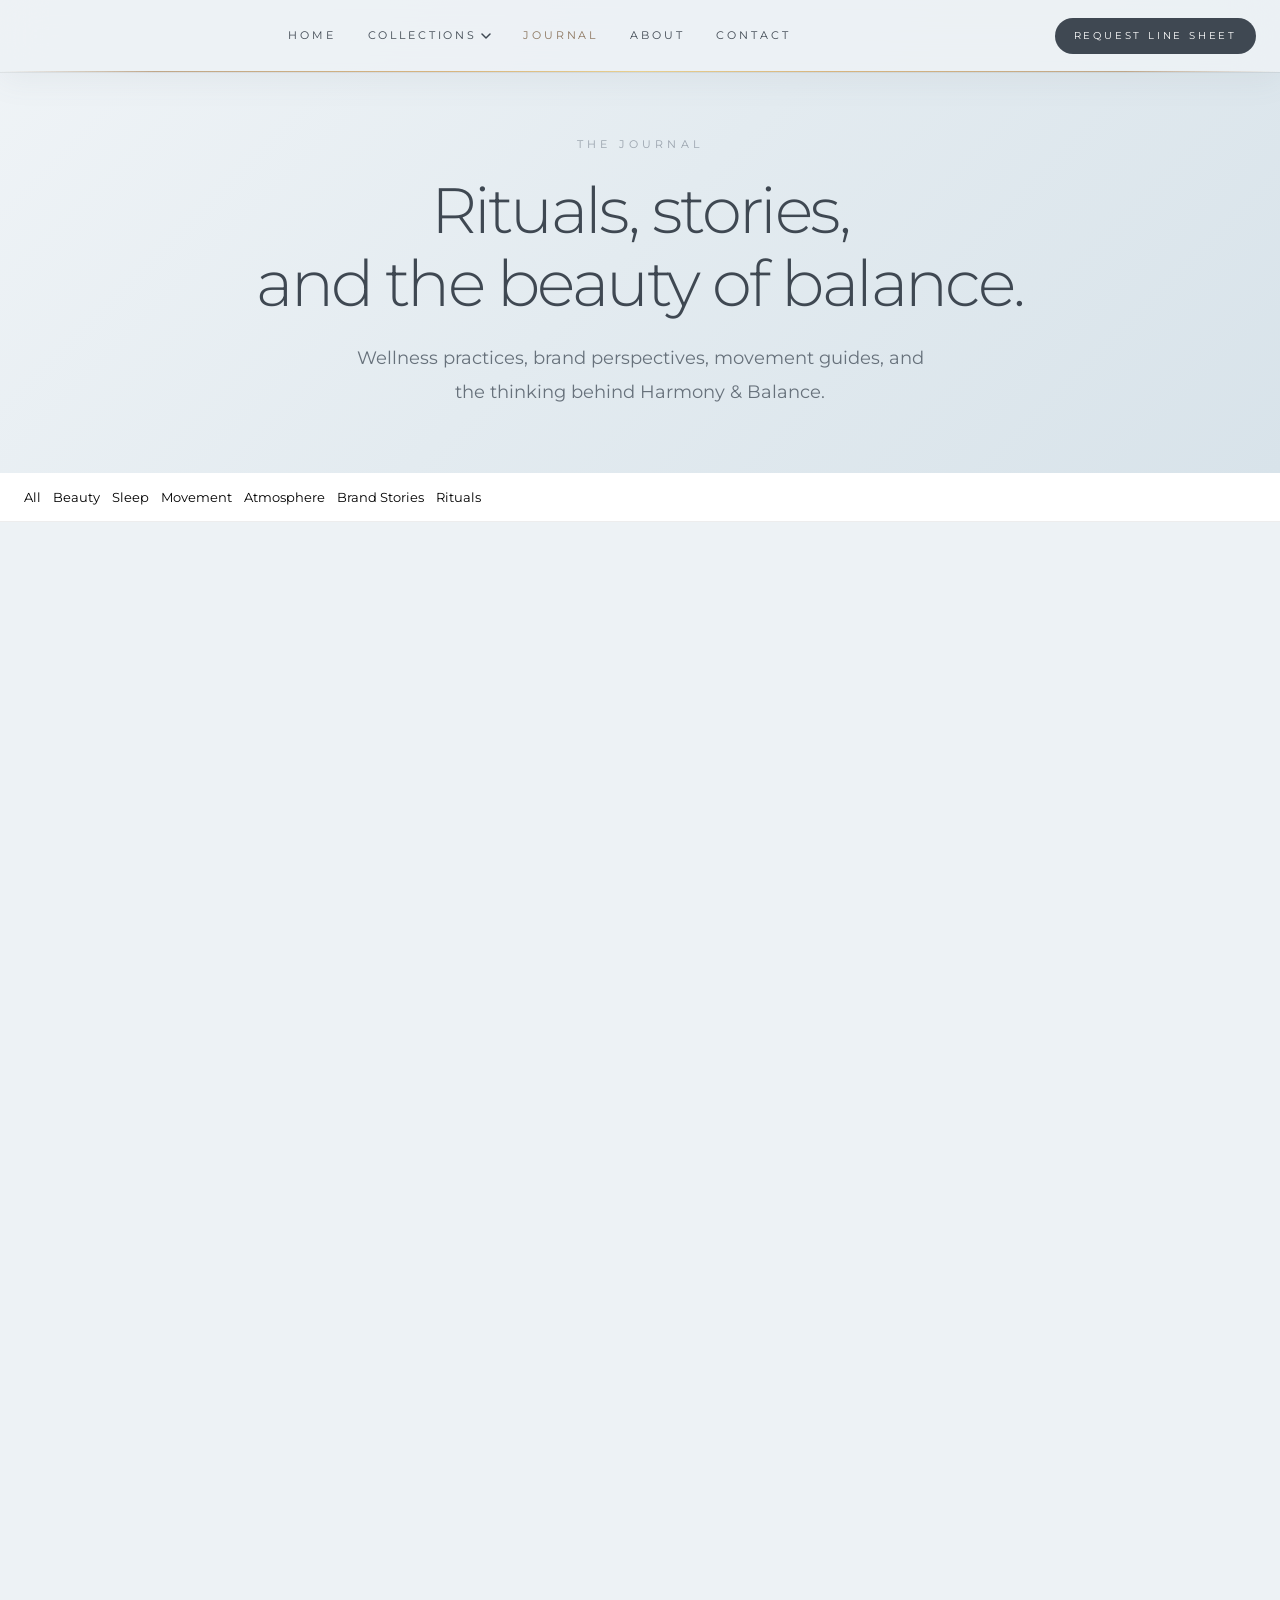
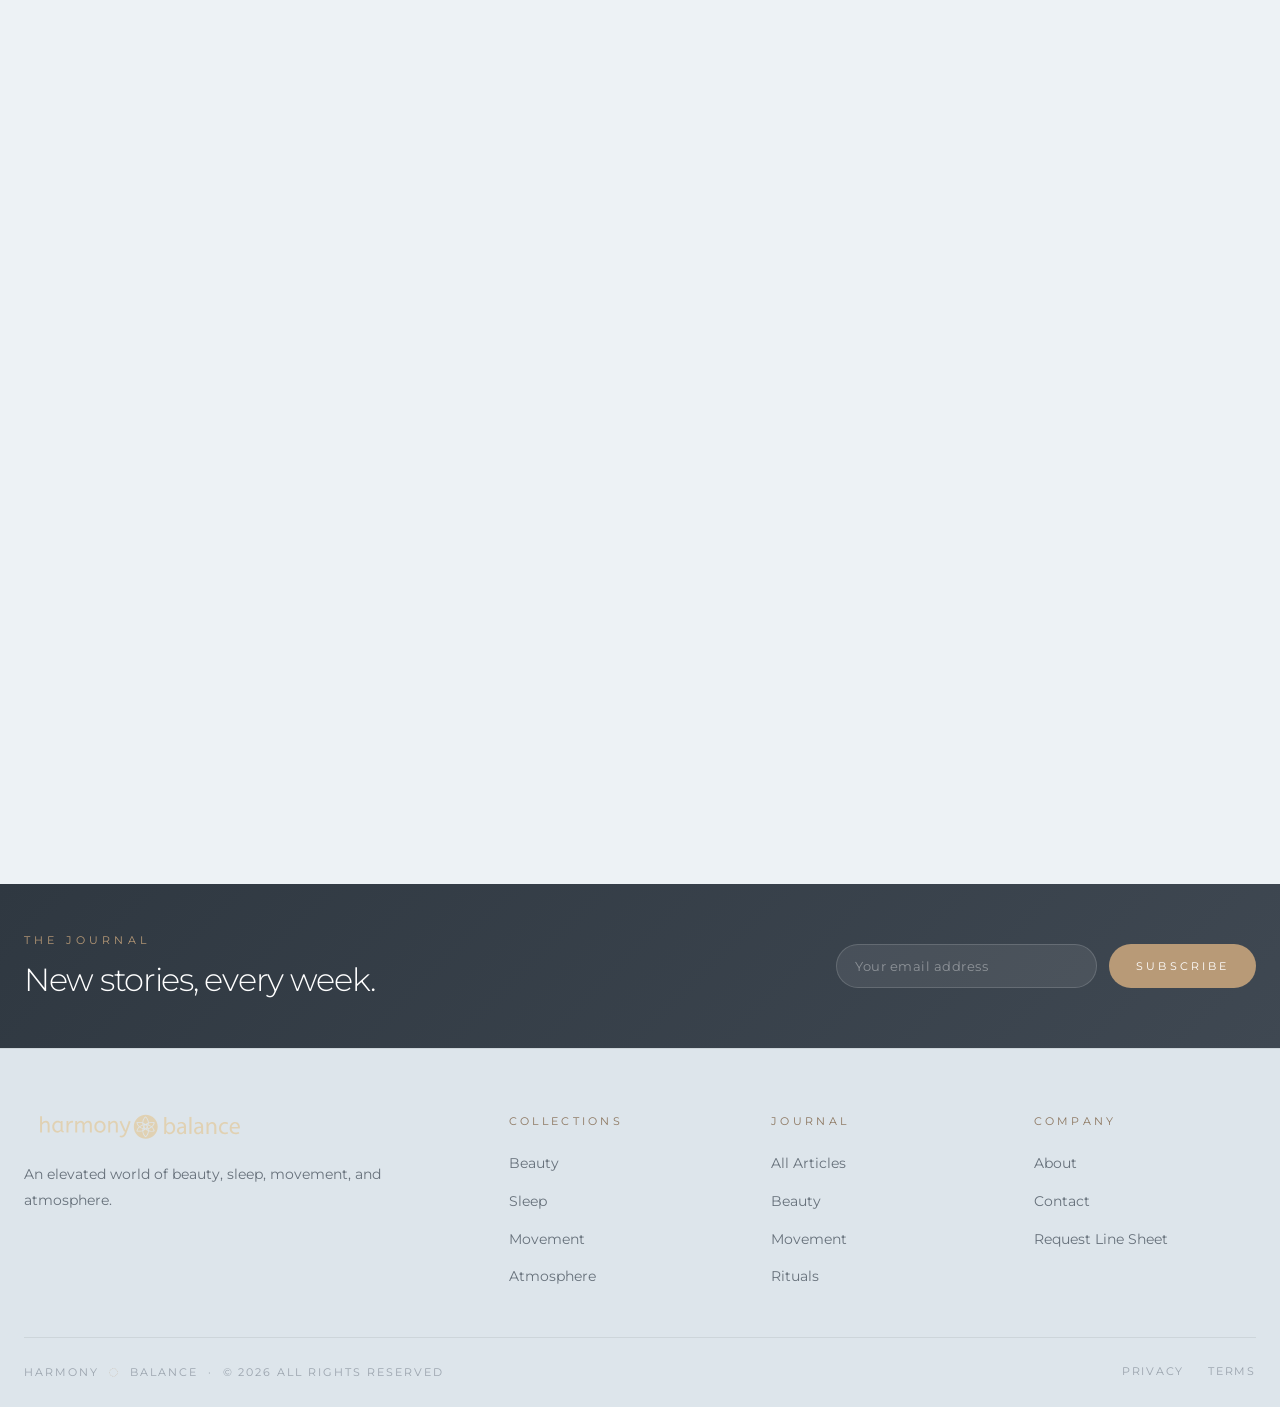
==== pages/blog/index.html @ cca8c510 "Add files via upload" ====
<!DOCTYPE html>
<html lang="en">
<head>
  <meta charset="UTF-8" />
  <meta name="viewport" content="width=device-width, initial-scale=1.0" />
  <title>The Journal — Harmony & Balance</title>
  <meta name="description" content="Wellness rituals, beauty insights, movement practices. The Harmony & Balance Journal." />

  <link rel="preconnect" href="https://fonts.googleapis.com" />
  <link rel="preconnect" href="https://fonts.gstatic.com" crossorigin />
  <link href="https://fonts.googleapis.com/css2?family=Montserrat:wght@200;300;400;500&display=swap" rel="stylesheet" />

  <link rel="stylesheet" href="../../css/global.css" />
  <link rel="stylesheet" href="../../css/header.css" />
  <link rel="stylesheet" href="../../css/blog.css" />
  <link rel="stylesheet" href="../../css/footer.css" />
</head>
<body>

<div id="scroll-progress"></div>

<!-- ════ HEADER ════ -->
<header id="site-header" class="is-scrolled">
  <div class="header__inner">
    <a href="../../index.html" class="header__logo" aria-label="Harmony & Balance home">
      <img src="../../images/h_n_b_logo.svg" alt="Harmony & Balance" />
    </a>
    <nav class="header__nav" aria-label="Main navigation">
      <ul class="nav__list">
        <li class="nav__item"><a href="../../index.html" class="nav__link">Home</a></li>
        <li class="nav__item">
          <a href="#" class="nav__link">
            Collections
            <svg class="nav__caret" viewBox="0 0 10 6" fill="none" stroke="currentColor" stroke-width="1.5" stroke-linecap="round" stroke-linejoin="round"><path d="M1 1l4 4 4-4"/></svg>
          </a>
          <div class="nav__dropdown">
            <a href="../beauty.html"     class="nav__dropdown-link"><span class="nav__dropdown-icon">✨</span> Beauty</a>
            <a href="../sleep.html"      class="nav__dropdown-link"><span class="nav__dropdown-icon">🌙</span> Sleep</a>
            <a href="../movement.html"   class="nav__dropdown-link"><span class="nav__dropdown-icon">🧘</span> Movement</a>
            <a href="../atmosphere.html" class="nav__dropdown-link"><span class="nav__dropdown-icon">🌿</span> Atmosphere</a>
          </div>
        </li>
        <li class="nav__item"><a href="index.html" class="nav__link is-active">Journal</a></li>
        <li class="nav__item"><a href="../../index.html#about" class="nav__link">About</a></li>
        <li class="nav__item"><a href="../../index.html#contact" class="nav__link">Contact</a></li>
      </ul>
    </nav>
    <div class="header__actions">
      <a href="../../index.html#contact" class="btn btn--dark">Request Line Sheet</a>
      <button class="header__hamburger" id="hamburger" aria-label="Toggle menu" aria-expanded="false">
        <span class="hamburger__bar"></span>
        <span class="hamburger__bar"></span>
        <span class="hamburger__bar"></span>
      </button>
    </div>
  </div>
</header>

<!-- Mobile menu -->
<nav id="mobile-menu" aria-label="Mobile navigation">
  <ul class="mobile-nav__list">
    <li><a href="../../index.html" class="mobile-nav__link">Home</a></li>
    <li>
      <button class="mobile-nav__link mobile-nav__toggle" data-sub="mobile-sub-collections" aria-expanded="false">
        Collections <svg width="14" height="14" viewBox="0 0 10 6" fill="none" stroke="currentColor" stroke-width="1.5" stroke-linecap="round" stroke-linejoin="round"><path d="M1 1l4 4 4-4"/></svg>
      </button>
      <div id="mobile-sub-collections" class="mobile-nav__sub">
        <a href="../beauty.html"     class="mobile-nav__sub-link">✨ Beauty</a>
        <a href="../sleep.html"      class="mobile-nav__sub-link">🌙 Sleep</a>
        <a href="../movement.html"   class="mobile-nav__sub-link">🧘 Movement</a>
        <a href="../atmosphere.html" class="mobile-nav__sub-link">🌿 Atmosphere</a>
      </div>
    </li>
    <li><a href="index.html"              class="mobile-nav__link">Journal</a></li>
    <li><a href="../../index.html#about"  class="mobile-nav__link">About</a></li>
    <li><a href="../../index.html#contact" class="mobile-nav__link">Contact</a></li>
  </ul>
  <div class="mobile-nav__footer">
    <a href="../../index.html#contact" class="btn btn--dark" style="width:100%;justify-content:center;">Request Line Sheet</a>
  </div>
</nav>


<!-- ════ BLOG HERO ════ -->
<div class="blog-hero">
  <div class="blog-hero__inner">
    <span class="eyebrow eyebrow--muted">The Journal</span>
    <h1>Rituals, stories,<br>and the beauty of balance.</h1>
    <p>Wellness practices, brand perspectives, movement guides, and the thinking behind Harmony & Balance.</p>
  </div>
</div>


<!-- ════ FILTER BAR ════ -->
<div class="blog-filters">
  <div class="blog-filters__inner">
    <button class="filter-btn is-active">All</button>
    <button class="filter-btn">Beauty</button>
    <button class="filter-btn">Sleep</button>
    <button class="filter-btn">Movement</button>
    <button class="filter-btn">Atmosphere</button>
    <button class="filter-btn">Brand Stories</button>
    <button class="filter-btn">Rituals</button>
  </div>
</div>


<!-- ════ BLOG LISTING ════ -->
<section class="blog-listing section">
  <div class="container">

    <!-- Featured post -->
    <article class="blog-featured reveal">
      <div class="blog-featured__image">
        <img src="../../images/FACE-DEVICES.png" alt="The two-minute ritual" />
      </div>
      <div class="blog-featured__content">
        <span class="blog-featured__tag badge badge--gold">Featured</span>
        <h2>The Two-Minute Ritual: Why Small Acts of Beauty Change Everything</h2>
        <p>You don't need an hour. You need two minutes, the right tool, and the intention to show up for yourself. Here's why consistency always beats duration when it comes to meaningful beauty routines.</p>
        <div class="blog-featured__meta">
          <span>Beauty</span>
          <span>·</span>
          <span>March 2026</span>
          <span>·</span>
          <span>4 min read</span>
        </div>
        <div class="btn-row" style="margin-top:var(--space-8);">
          <a href="post-template.html" class="btn btn--dark">Read Article</a>
        </div>
      </div>
    </article>

    <!-- Blog card grid -->
    <div class="blog-grid">

      <article class="blog-card reveal reveal--delay-1">
        <div class="blog-card__image">
          <img src="../../images/SOUND-MACHINE.png" alt="Sleep rituals" />
        </div>
        <div class="blog-card__body">
          <span class="blog-card__tag badge badge--gold">Sleep</span>
          <h3 class="blog-card__title">How Sound Shapes the Quality of Your Rest</h3>
          <p class="blog-card__excerpt">The science of auditory environments for sleep—and how the right sound ritual can transform even the most restless night into genuine recovery.</p>
          <div class="blog-card__meta">
            <span>Sleep</span>
            <span>·</span>
            <span>3 min read</span>
          </div>
        </div>
      </article>

      <article class="blog-card reveal reveal--delay-2">
        <div class="blog-card__image">
          <img src="../../images/yoga-wheel.jpeg" alt="Yoga wheel practice" />
        </div>
        <div class="blog-card__body">
          <span class="blog-card__tag badge badge--gold">Movement</span>
          <h3 class="blog-card__title">The Yoga Wheel: A Beginner's Guide to Opening the Body</h3>
          <p class="blog-card__excerpt">Whether you're new to yoga or returning after a long break, the yoga wheel is one of the most effective tools for spinal release, hip flexibility, and nervous system calm.</p>
          <div class="blog-card__meta">
            <span>Movement</span>
            <span>·</span>
            <span>5 min read</span>
          </div>
        </div>
      </article>

      <article class="blog-card reveal reveal--delay-3">
        <div class="blog-card__image">
          <img src="../../images/DIFFUSER.png" alt="Scent and mood" />
        </div>
        <div class="blog-card__body">
          <span class="blog-card__tag badge badge--gold">Atmosphere</span>
          <h3 class="blog-card__title">Scent as Ritual: How Fragrance Anchors Your Day</h3>
          <p class="blog-card__excerpt">Fragrance is the fastest route to emotional memory. Here's how to use scent as a daily cue that signals your body: now is the time to begin, or to rest.</p>
          <div class="blog-card__meta">
            <span>Atmosphere</span>
            <span>·</span>
            <span>4 min read</span>
          </div>
        </div>
      </article>

      <article class="blog-card reveal reveal--delay-1">
        <div class="blog-card__image">
          <img src="../../images/MIRRORS.jpeg" alt="Mirror ritual" />
        </div>
        <div class="blog-card__body">
          <span class="blog-card__tag badge badge--dark">Brand Story</span>
          <h3 class="blog-card__title">Designing a Mirror That Belongs in Your Ritual</h3>
          <p class="blog-card__excerpt">The Halo LED Mirror was designed around one idea: that the way light falls on your face in the morning can set the tone for your entire day.</p>
          <div class="blog-card__meta">
            <span>Brand Story</span>
            <span>·</span>
            <span>3 min read</span>
          </div>
        </div>
      </article>

      <article class="blog-card reveal reveal--delay-2">
        <div class="blog-card__image">
          <img src="../../images/FACE-DEVICES.png" alt="LED therapy" />
        </div>
        <div class="blog-card__body">
          <span class="blog-card__tag badge badge--gold">Beauty</span>
          <h3 class="blog-card__title">LED Light Therapy at Home: What Actually Works</h3>
          <p class="blog-card__excerpt">The clinical science simplified. What red light does, what blue light does, and why at-home LED devices have quietly become one of the most effective tools in a modern skincare routine.</p>
          <div class="blog-card__meta">
            <span>Beauty</span>
            <span>·</span>
            <span>6 min read</span>
          </div>
        </div>
      </article>

      <article class="blog-card reveal reveal--delay-3">
        <div class="blog-card__image">
          <img src="../../images/SOUND-MACHINE.png" alt="Evening wind-down" />
        </div>
        <div class="blog-card__body">
          <span class="blog-card__tag badge badge--gold">Rituals</span>
          <h3 class="blog-card__title">The 10-Minute Wind-Down That Actually Works</h3>
          <p class="blog-card__excerpt">A complete evening sequence using sound, scent, movement, and breath to transition your nervous system from reactive to restored—in ten minutes or less.</p>
          <div class="blog-card__meta">
            <span>Rituals</span>
            <span>·</span>
            <span>4 min read</span>
          </div>
        </div>
      </article>

    </div>

    <!-- Pagination -->
    <div class="blog-pagination reveal">
      <button class="page-btn is-active">1</button>
      <button class="page-btn">2</button>
      <button class="page-btn">3</button>
      <button class="page-btn">
        <svg width="14" height="14" viewBox="0 0 24 24" fill="none" stroke="currentColor" stroke-width="2" stroke-linecap="round" stroke-linejoin="round"><polyline points="9 18 15 12 9 6"/></svg>
      </button>
    </div>

  </div>
</section>


<!-- ════ NEWSLETTER + FOOTER ════ -->
<div class="newsletter-strip">
  <div class="newsletter-strip__inner">
    <div class="newsletter-strip__copy">
      <div class="newsletter-strip__eyebrow">The Journal</div>
      <h3 class="newsletter-strip__heading">New stories, every week.</h3>
    </div>
    <form class="newsletter-strip__form" onsubmit="return false;">
      <input class="newsletter-input" type="email" placeholder="Your email address" />
      <button class="btn btn--gold" type="submit">Subscribe</button>
    </form>
  </div>
</div>

<footer id="site-footer">
  <div class="footer__inner">
    <div class="footer__grid">
      <div class="footer__brand">
        <img class="footer__logo" src="../../images/h_n_b_logo.svg" alt="Harmony & Balance" />
        <p class="footer__tagline">An elevated world of beauty, sleep, movement, and atmosphere.</p>
      </div>
      <div>
        <div class="footer__col-label">Collections</div>
        <ul class="footer__nav-list">
          <li><a href="../beauty.html"     class="footer__nav-link">Beauty</a></li>
          <li><a href="../sleep.html"      class="footer__nav-link">Sleep</a></li>
          <li><a href="../movement.html"   class="footer__nav-link">Movement</a></li>
          <li><a href="../atmosphere.html" class="footer__nav-link">Atmosphere</a></li>
        </ul>
      </div>
      <div>
        <div class="footer__col-label">Journal</div>
        <ul class="footer__nav-list">
          <li><a href="index.html" class="footer__nav-link">All Articles</a></li>
          <li><a href="index.html" class="footer__nav-link">Beauty</a></li>
          <li><a href="index.html" class="footer__nav-link">Movement</a></li>
          <li><a href="index.html" class="footer__nav-link">Rituals</a></li>
        </ul>
      </div>
      <div>
        <div class="footer__col-label">Company</div>
        <ul class="footer__nav-list">
          <li><a href="../../index.html#about"   class="footer__nav-link">About</a></li>
          <li><a href="../../index.html#contact" class="footer__nav-link">Contact</a></li>
          <li><a href="../../index.html#contact" class="footer__nav-link">Request Line Sheet</a></li>
        </ul>
      </div>
    </div>
    <div class="footer__bottom">
      <p class="footer__copy">harmony &nbsp;<span>◌</span>&nbsp; balance &nbsp;·&nbsp; © 2026 all rights reserved</p>
      <div class="footer__legal-links">
        <a href="#" class="footer__legal-link">Privacy</a>
        <a href="#" class="footer__legal-link">Terms</a>
      </div>
    </div>
  </div>
</footer>

<script src="../../js/nav.js"></script>

</body>
</html>
---- css/global.css ----
/* ============================================================
   HARMONY & BALANCE — global.css
   Global reset, CSS variables, typography, utility classes,
   shared UI components (buttons, cards, badges, grid helpers).
   All other stylesheets import or layer on top of this file.
   ============================================================ */


/* ── 1. CSS Custom Properties (Design Tokens) ─────────────── */
:root {

  /* Brand palette */
  --cream:        #edf2f5;
  --cream-dark:   #dde5eb;
  --white:        #ffffff;
  --dark:         #3f4852;
  --dark-2:       #2f3841;
  --mid:          #67717b;
  --light:        #7a848f;
  --muted:        #9aa3ad;
  --gold:         #b89a77;
  --gold-dark:    #8c765f;
  --gold-light:   #d6c1aa;
  --gold-ultra:   #ede0ce;

  /* Semantic */
  --bg:           var(--cream);
  --text-primary: var(--dark);
  --text-mid:     var(--mid);
  --text-muted:   var(--muted);
  --border:       rgba(0,0,0,0.07);
  --border-light: rgba(255,255,255,0.6);
  --shadow-sm:    0 4px 20px rgba(100,115,130,0.10);
  --shadow-md:    0 16px 48px rgba(100,115,130,0.14);
  --shadow-lg:    0 30px 80px rgba(100,115,130,0.16);

  /* Typography */
  --font:         'Montserrat', ui-sans-serif, system-ui, sans-serif;
  --size-xs:      0.75rem;      /* 12px */
  --size-sm:      0.875rem;     /* 14px */
  --size-base:    1rem;         /* 16px */
  --size-md:      1.125rem;     /* 18px */
  --size-lg:      1.375rem;     /* 22px */
  --size-xl:      1.75rem;      /* 28px */
  --size-2xl:     2.25rem;      /* 36px */
  --size-3xl:     3rem;         /* 48px */
  --size-4xl:     4rem;         /* 64px */
  --size-hero:    clamp(3.5rem, 10vw, 9rem);

  /* Eyebrow / tracking */
  --track-wide:   0.30em;
  --track-wider:  0.38em;

  /* Spacing scale */
  --space-1:  0.25rem;
  --space-2:  0.5rem;
  --space-3:  0.75rem;
  --space-4:  1rem;
  --space-5:  1.25rem;
  --space-6:  1.5rem;
  --space-8:  2rem;
  --space-10: 2.5rem;
  --space-12: 3rem;
  --space-16: 4rem;
  --space-20: 5rem;
  --space-24: 6rem;

  /* Radii */
  --radius-sm:   0.5rem;
  --radius-md:   1rem;
  --radius-lg:   2rem;
  --radius-full: 999px;

  /* Transitions */
  --ease:       cubic-bezier(0.22, 1, 0.36, 1);
  --transition: 0.3s var(--ease);

  /* Layout */
  --max-w:      1280px;
  --header-h:   72px;
}


/* ── 2. Reset ──────────────────────────────────────────────── */
*, *::before, *::after {
  box-sizing: border-box;
  margin: 0;
  padding: 0;
}

html {
  scroll-behavior: smooth;
  font-size: 16px;
  -webkit-text-size-adjust: 100%;
}

body {
  font-family: var(--font);
  background: var(--bg);
  color: var(--text-primary);
  -webkit-font-smoothing: antialiased;
  -moz-osx-font-smoothing: grayscale;
  line-height: 1.6;
}

img, video, svg {
  display: block;
  max-width: 100%;
}

a {
  color: inherit;
  text-decoration: none;
}

button {
  font-family: var(--font);
  cursor: pointer;
  border: none;
  background: none;
}

ul, ol { list-style: none; }

input, textarea, select {
  font-family: var(--font);
  font-size: var(--size-base);
}

/* ── 3. Typography ─────────────────────────────────────────── */
h1, h2, h3, h4, h5, h6 {
  font-weight: 300;
  letter-spacing: -0.04em;
  line-height: 1.15;
  color: var(--text-primary);
}

h1 { font-size: clamp(var(--size-3xl), 6vw, var(--size-4xl)); }
h2 { font-size: clamp(var(--size-2xl), 5vw, var(--size-3xl)); }
h3 { font-size: clamp(var(--size-xl),  3.5vw, var(--size-2xl)); }
h4 { font-size: clamp(var(--size-lg),  2.5vw, var(--size-xl)); }
h5 { font-size: var(--size-md); }
h6 { font-size: var(--size-base); }

p {
  font-size: clamp(var(--size-sm), 1.4vw, var(--size-md));
  line-height: 1.9;
  color: var(--text-mid);
}

/* Eyebrow label style */
.eyebrow {
  display: block;
  font-size: 11px;
  text-transform: uppercase;
  letter-spacing: var(--track-wider);
  color: var(--gold-dark);
  margin-bottom: var(--space-4);
}

.eyebrow--light { color: rgba(255,255,255,0.6); }
.eyebrow--muted { color: var(--muted); }

/* ── 4. Layout helpers ─────────────────────────────────────── */
.container {
  width: 100%;
  max-width: var(--max-w);
  margin-left: auto;
  margin-right: auto;
  padding-left: var(--space-6);
  padding-right: var(--space-6);
}

.section {
  padding-top: var(--space-24);
  padding-bottom: var(--space-24);
}

.section--sm {
  padding-top: var(--space-16);
  padding-bottom: var(--space-16);
}

/* 2-column auto grid */
.grid-2 {
  display: grid;
  gap: var(--space-6);
  grid-template-columns: 1fr;
}
@media (min-width: 768px)  { .grid-2  { grid-template-columns: 1fr 1fr; } }

/* 3-column auto grid */
.grid-3 {
  display: grid;
  gap: var(--space-6);
  grid-template-columns: 1fr;
}
@media (min-width: 640px)  { .grid-3  { grid-template-columns: 1fr 1fr; } }
@media (min-width: 1024px) { .grid-3  { grid-template-columns: 1fr 1fr 1fr; } }

/* 4-column auto grid */
.grid-4 {
  display: grid;
  gap: var(--space-6);
  grid-template-columns: 1fr 1fr;
}
@media (min-width: 1024px) { .grid-4  { grid-template-columns: repeat(4, 1fr); } }

/* Flex helpers */
.flex         { display: flex; }
.flex-center  { display: flex; align-items: center; justify-content: center; }
.flex-between { display: flex; align-items: center; justify-content: space-between; }
.flex-col     { display: flex; flex-direction: column; }
.gap-4        { gap: var(--space-4); }
.gap-6        { gap: var(--space-6); }

/* ── 5. Buttons ────────────────────────────────────────────── */

/* Primary dark */
.btn {
  display: inline-flex;
  align-items: center;
  gap: var(--space-2);
  padding: 14px 26px;
  border-radius: var(--radius-full);
  font-size: 11px;
  font-weight: 400;
  text-transform: uppercase;
  letter-spacing: 0.28em;
  font-family: var(--font);
  cursor: pointer;
  transition: background var(--transition), color var(--transition), border-color var(--transition), transform 0.15s;
  white-space: nowrap;
}
.btn:active { transform: scale(0.97); }

.btn--dark {
  background: var(--dark);
  color: var(--white);
  border: 1px solid transparent;
}
.btn--dark:hover { background: var(--dark-2); }

.btn--gold {
  background: var(--gold);
  color: var(--white);
  border: 1px solid transparent;
}
.btn--gold:hover { background: var(--gold-dark); }

.btn--outline {
  background: transparent;
  color: var(--gold-dark);
  border: 1px solid var(--gold-light);
}
.btn--outline:hover { background: rgba(255,255,255,0.7); }

.btn--glass {
  background: rgba(255,255,255,0.5);
  color: #4d5661;
  border: 1px solid rgba(255,255,255,0.6);
  backdrop-filter: blur(12px);
  -webkit-backdrop-filter: blur(12px);
}
.btn--glass:hover { background: rgba(255,255,255,0.8); }

.btn--ghost-light {
  background: rgba(255,255,255,0.12);
  color: rgba(255,255,255,0.9);
  border: 1px solid rgba(255,255,255,0.4);
}
.btn--ghost-light:hover { background: rgba(255,255,255,0.22); }

/* Button row */
.btn-row {
  display: flex;
  flex-wrap: wrap;
  gap: var(--space-4);
  margin-top: var(--space-8);
}

/* ── 6. Cards ──────────────────────────────────────────────── */
.card {
  border-radius: var(--radius-lg);
  overflow: hidden;
  background: var(--white);
  box-shadow: var(--shadow-md);
  transition: transform var(--transition), box-shadow var(--transition);
}
.card:hover {
  transform: translateY(-4px);
  box-shadow: var(--shadow-lg);
}

.card--glass {
  background: rgba(255,255,255,0.7);
  border: 1px solid rgba(255,255,255,0.7);
  backdrop-filter: blur(24px);
  -webkit-backdrop-filter: blur(24px);
  box-shadow: var(--shadow-lg);
}

.card--warm {
  background: #f7f2ec;
  box-shadow: var(--shadow-md);
}

.card__image {
  width: 100%;
  aspect-ratio: 4/3;
  object-fit: cover;
  object-position: center;
}

.card__image--square { aspect-ratio: 1; }
.card__image--wide   { aspect-ratio: 16/9; }

.card__body {
  padding: var(--space-8);
}

.card__label {
  font-size: 11px;
  text-transform: uppercase;
  letter-spacing: 0.28em;
  color: var(--gold-dark);
  margin-bottom: var(--space-3);
}

.card__title {
  font-size: var(--size-lg);
  font-weight: 300;
  letter-spacing: -0.03em;
  color: var(--dark);
  margin-bottom: var(--space-4);
  line-height: 1.3;
}

.card__text {
  font-size: var(--size-sm);
  line-height: 1.85;
  color: var(--mid);
}

.card__footer {
  padding: var(--space-4) var(--space-8) var(--space-8);
  display: flex;
  align-items: center;
  justify-content: space-between;
}

/* ── 7. Section header pattern ─────────────────────────────── */
.section-header {
  text-align: center;
  max-width: 48rem;
  margin: 0 auto var(--space-16);
}

.section-header h2 {
  margin-bottom: var(--space-5);
}

.section-header p {
  font-size: clamp(var(--size-base), 1.6vw, var(--size-md));
  color: var(--mid);
}

/* ── 8. Divider / rule ─────────────────────────────────────── */
.divider {
  width: 48px;
  height: 1px;
  background: var(--gold);
  margin: var(--space-6) auto;
}

.divider--left { margin-left: 0; }

/* ── 9. Badge / tag ────────────────────────────────────────── */
.badge {
  display: inline-block;
  padding: 4px 12px;
  border-radius: var(--radius-full);
  font-size: 10px;
  text-transform: uppercase;
  letter-spacing: 0.24em;
  font-weight: 400;
}

.badge--gold  { background: var(--gold-ultra); color: var(--gold-dark); }
.badge--dark  { background: var(--dark);       color: var(--white); }
.badge--light { background: rgba(255,255,255,0.18); color: rgba(255,255,255,0.85); }

/* ── 10. Page hero banner (for inner pages) ────────────────── */
.page-hero {
  position: relative;
  min-height: 52vh;
  display: flex;
  align-items: flex-end;
  overflow: hidden;
  background: linear-gradient(135deg, #c8d4dd, #dde5eb, #edf2f5);
  padding-top: var(--header-h);
}

.page-hero__bg {
  position: absolute;
  inset: 0;
  background-size: cover;
  background-position: center;
  opacity: 0.55;
  filter: saturate(0.7) brightness(0.85);
}

.page-hero__overlay {
  position: absolute;
  inset: 0;
  background: linear-gradient(
    to top,
    rgba(237,242,245,0.96) 0%,
    rgba(237,242,245,0.40) 50%,
    rgba(237,242,245,0.10) 100%
  );
}

.page-hero__content {
  position: relative;
  z-index: 2;
  width: 100%;
  max-width: var(--max-w);
  margin: 0 auto;
  padding: var(--space-16) var(--space-6);
}

/* ── 11. Scroll fade-in animation ──────────────────────────── */
.reveal {
  opacity: 0;
  transform: translateY(28px);
  transition: opacity 0.85s var(--ease), transform 0.85s var(--ease);
}
.reveal.is-visible {
  opacity: 1;
  transform: translateY(0);
}
.reveal--delay-1 { transition-delay: 0.12s; }
.reveal--delay-2 { transition-delay: 0.24s; }
.reveal--delay-3 { transition-delay: 0.36s; }
.reveal--delay-4 { transition-delay: 0.48s; }

/* ── 12. Utility classes ───────────────────────────────────── */
.text-center  { text-align: center; }
.text-left    { text-align: left; }
.text-right   { text-align: right; }
.text-white   { color: var(--white); }
.text-gold    { color: var(--gold); }
.text-muted   { color: var(--muted); }

.mt-4  { margin-top: var(--space-4); }
.mt-6  { margin-top: var(--space-6); }
.mt-8  { margin-top: var(--space-8); }
.mt-12 { margin-top: var(--space-12); }
.mb-4  { margin-bottom: var(--space-4); }
.mb-6  { margin-bottom: var(--space-6); }
.mb-8  { margin-bottom: var(--space-8); }

.hidden { display: none !important; }
.sr-only {
  position: absolute;
  width: 1px; height: 1px;
  padding: 0; margin: -1px;
  overflow: hidden;
  clip: rect(0,0,0,0);
  white-space: nowrap;
  border-width: 0;
}
---- css/header.css ----
/* ============================================================
   HARMONY & BALANCE — header.css
   Sticky site header: logo, desktop nav with dropdowns,
   mobile hamburger menu, scroll-state transparency.
   ============================================================ */

/* ── Header shell ──────────────────────────────────────────── */
#site-header {
  position: fixed;
  top: 0;
  left: 0;
  right: 0;
  z-index: 1000;
  height: var(--header-h);
  display: flex;
  align-items: center;
  transition:
    background   0.5s var(--ease),
    box-shadow   0.5s var(--ease),
    backdrop-filter 0.5s;
}

/* Transparent state — on top of hero */
#site-header.is-top {
  background: transparent;
  box-shadow: none;
}

/* Scrolled state — frosted glass */
#site-header.is-scrolled {
  background: rgba(237, 242, 245, 0.88);
  backdrop-filter: blur(20px);
  -webkit-backdrop-filter: blur(20px);
  box-shadow: 0 1px 0 rgba(0,0,0,0.06), 0 8px 32px rgba(100,115,130,0.08);
}

/* Dark video slide override — stay light text */
#site-header.is-dark {
  background: transparent;
  box-shadow: none;
}

/* ── Gold accent line under header — static ─────────────────── */
/* Thin 1px gold line. Fades to transparent at edges.
   No animation. Brand asset, not a feature. Still, structural, refined. */
#site-header::after {
  content: '';
  position: absolute;
  bottom: 0;
  left: 0;
  right: 0;
  height: 1px;
  background: linear-gradient(
    90deg,
    transparent  0%,
    #b89a77     12%,
    #d4aa6b     35%,
    #e8c97e     50%,
    #d4aa6b     65%,
    #b89a77     88%,
    transparent 100%
  );
  opacity: 0.85;
  pointer-events: none;
  z-index: 1;
  /* No animation — static structural element */
}

/* Slightly more visible on dark/final slide */
#site-header.is-dark::after {
  opacity: 1;
}


/* ── Header inner layout ───────────────────────────────────── */
.header__inner {
  width: 100%;
  max-width: var(--max-w);
  margin: 0 auto;
  padding: 0 var(--space-6);
  display: flex;
  align-items: center;
  justify-content: space-between;
  gap: var(--space-8);
}

/* ── Logo ──────────────────────────────────────────────────── */
.header__logo {
  flex-shrink: 0;
  display: flex;
  align-items: center;
}

/* ── Logo: static warm gold text ────────────────────────────── */
/* Static gold — no animation. The hero moves plenty already.
   A multi-stop gradient gives subtle dimensional depth (lighter center,
   deeper at edges) — exactly how foil ink reads on packaging at rest.
   No shimmer, no sweep. Confident. Expensive. Still.              */
.logo-text {
  font-family: var(--font, 'Montserrat', sans-serif);
  font-weight: 300;
  font-size: 13px;
  letter-spacing: 0.28em;
  text-transform: uppercase;
  white-space: nowrap;
  display: block;

  /* Static foil-depth gradient: warm amber edges, champagne highlight centre */
  background: linear-gradient(
    105deg,
    #8c6a35  0%,
    #c9a96e  30%,
    #e8c97e  50%,
    #c9a96e  70%,
    #8c6a35  100%
  );
  -webkit-background-clip: text;
  -webkit-text-fill-color: transparent;
  background-clip: text;
  /* No animation — intentionally calm */
}

/* On dark / video final slide — slightly brighter so it reads against black */
#site-header.is-dark .logo-text {
  background: linear-gradient(
    105deg,
    #a07840  0%,
    #d4aa6b  30%,
    #f0d080  50%,
    #d4aa6b  70%,
    #a07840  100%
  );
  -webkit-background-clip: text;
  background-clip: text;
  -webkit-text-fill-color: transparent;
}

/* Footer logo — same static treatment */
.footer__logo-text {
  font-family: var(--font, 'Montserrat', sans-serif);
  font-weight: 300;
  font-size: 12px;
  letter-spacing: 0.28em;
  text-transform: uppercase;
  background: linear-gradient(
    105deg,
    #8c6a35 0%, #c9a96e 30%, #e8c97e 50%, #c9a96e 70%, #8c6a35 100%
  );
  -webkit-background-clip: text;
  background-clip: text;
  -webkit-text-fill-color: transparent;
  display: inline-block;
}

/* ── Desktop navigation ────────────────────────────────────── */
.header__nav {
  display: none;
}
@media (min-width: 1024px) {
  .header__nav {
    display: flex;
    align-items: center;
    gap: var(--space-2);
  }
}

.nav__list {
  display: flex;
  align-items: center;
  gap: var(--space-1);
}

.nav__item {
  position: relative;
}

.nav__link {
  display: inline-flex;
  align-items: center;
  gap: 4px;
  padding: 8px 14px;
  font-size: 11px;
  text-transform: uppercase;
  letter-spacing: 0.26em;
  font-weight: 400;
  color: var(--dark);
  border-radius: var(--radius-full);
  transition: color var(--transition), background var(--transition);
  white-space: nowrap;
}

.nav__link:hover {
  color: var(--gold-dark);
  background: rgba(184,154,119,0.08);
}

.nav__link.is-active {
  color: var(--gold-dark);
}

/* Caret icon for dropdown triggers */
.nav__caret {
  width: 10px;
  height: 10px;
  transition: transform 0.3s;
}
.nav__item:hover .nav__caret,
.nav__item.is-open .nav__caret {
  transform: rotate(180deg);
}

/* Light nav on dark bg */
#site-header.is-dark .nav__link { color: rgba(255,255,255,0.85); }
#site-header.is-dark .nav__link:hover {
  color: var(--white);
  background: rgba(255,255,255,0.10);
}

/* ── Dropdown panel ────────────────────────────────────────── */
.nav__dropdown {
  position: absolute;
  top: 100%;
  left: 50%;
  transform: translateX(-50%) translateY(-8px);
  min-width: 200px;
  background: rgba(237,242,245,0.96);
  backdrop-filter: blur(24px);
  -webkit-backdrop-filter: blur(24px);
  border: 1px solid rgba(255,255,255,0.7);
  border-radius: var(--radius-md);
  box-shadow: var(--shadow-lg);
  padding: var(--space-5) var(--space-2) var(--space-3);
  opacity: 0;
  pointer-events: none;
  transition: opacity 0.25s var(--ease), transform 0.25s var(--ease);
}

.nav__item:hover .nav__dropdown,
.nav__item.is-open .nav__dropdown {
  opacity: 1;
  pointer-events: auto;
  transform: translateX(-50%) translateY(0);
}

.nav__dropdown-link {
  display: flex;
  align-items: center;
  gap: var(--space-3);
  padding: 10px 14px;
  border-radius: var(--radius-sm);
  font-size: 12px;
  text-transform: uppercase;
  letter-spacing: 0.22em;
  color: var(--dark);
  transition: background var(--transition), color var(--transition);
}

.nav__dropdown-link:hover {
  background: rgba(184,154,119,0.10);
  color: var(--gold-dark);
}

.nav__dropdown-icon {
  width: 28px;
  height: 28px;
  border-radius: var(--radius-sm);
  background: var(--gold-ultra);
  display: flex;
  align-items: center;
  justify-content: center;
  flex-shrink: 0;
  font-size: 14px;
}

/* ── Header CTA area ───────────────────────────────────────── */
.header__actions {
  display: flex;
  align-items: center;
  gap: var(--space-4);
}

.header__actions .btn {
  padding: 9px 18px;
  font-size: 10px;
}

/* Hide CTA on small screens */
.header__actions .btn--dark {
  display: none;
}
@media (min-width: 1024px) {
  .header__actions .btn--dark {
    display: inline-flex;
  }
}

/* ── Hamburger button (mobile) ─────────────────────────────── */
.header__hamburger {
  display: flex;
  flex-direction: column;
  justify-content: center;
  gap: 5px;
  width: 36px;
  height: 36px;
  padding: 6px;
  border-radius: var(--radius-sm);
  cursor: pointer;
  transition: background var(--transition);
}
.header__hamburger:hover { background: rgba(0,0,0,0.05); }

@media (min-width: 1024px) {
  .header__hamburger { display: none; }
}

.hamburger__bar {
  display: block;
  width: 22px;
  height: 1.5px;
  background: var(--dark);
  border-radius: 2px;
  transition: transform 0.35s var(--ease), opacity 0.25s, width 0.3s;
  transform-origin: center;
}

/* Light bars on dark bg */
#site-header.is-dark .hamburger__bar { background: rgba(255,255,255,0.9); }

/* Open state: animate to × */
.header__hamburger.is-open .hamburger__bar:nth-child(1) {
  transform: translateY(6.5px) rotate(45deg);
}
.header__hamburger.is-open .hamburger__bar:nth-child(2) {
  opacity: 0;
  transform: scaleX(0);
}
.header__hamburger.is-open .hamburger__bar:nth-child(3) {
  transform: translateY(-6.5px) rotate(-45deg);
}

/* ── Mobile menu panel ─────────────────────────────────────── */
#mobile-menu {
  position: fixed;
  inset: 0;
  z-index: 999;
  display: flex;
  flex-direction: column;
  background: rgba(237,242,245,0.97);
  backdrop-filter: blur(28px);
  -webkit-backdrop-filter: blur(28px);
  padding: calc(var(--header-h) + var(--space-8)) var(--space-6) var(--space-8);
  opacity: 0;
  pointer-events: none;
  transform: translateY(-16px);
  transition: opacity 0.4s var(--ease), transform 0.4s var(--ease);
}

#mobile-menu.is-open {
  opacity: 1;
  pointer-events: auto;
  transform: translateY(0);
}

.mobile-nav__list {
  display: flex;
  flex-direction: column;
  gap: var(--space-1);
  flex: 1;
}

.mobile-nav__link {
  display: flex;
  align-items: center;
  justify-content: space-between;
  padding: var(--space-4) var(--space-3);
  font-size: var(--size-lg);
  font-weight: 300;
  letter-spacing: -0.03em;
  color: var(--dark);
  border-bottom: 1px solid var(--border);
  transition: color var(--transition);
}

.mobile-nav__link:hover { color: var(--gold-dark); }

.mobile-nav__sub {
  display: flex;
  flex-direction: column;
  padding: var(--space-2) 0 var(--space-4) var(--space-4);
  gap: var(--space-2);
  overflow: hidden;
  max-height: 0;
  transition: max-height 0.4s var(--ease);
}

.mobile-nav__sub.is-open { max-height: 400px; }

.mobile-nav__sub-link {
  font-size: var(--size-sm);
  text-transform: uppercase;
  letter-spacing: 0.22em;
  color: var(--mid);
  padding: var(--space-2) 0;
  transition: color var(--transition);
}
.mobile-nav__sub-link:hover { color: var(--gold-dark); }

.mobile-nav__footer {
  margin-top: var(--space-8);
  display: flex;
  flex-direction: column;
  gap: var(--space-4);
}

/* ── Scroll progress bar (ultra-thin gold line at top) ─────── */
#scroll-progress {
  position: fixed;
  top: 0;
  left: 0;
  height: 2px;
  width: 0%;
  background: linear-gradient(to right, var(--gold-light), var(--gold), var(--gold-dark));
  z-index: 1001;
  transition: width 0.1s linear;
}
---- css/blog.css ----
/* ============================================================
   HARMONY & BALANCE — blog.css
   Blog listing page and single post layout.
   ============================================================ */

/* ── Blog listing hero ─────────────────────────────────────── */
.blog-hero {
  padding-top: var(--header-h);
  background: linear-gradient(135deg, #f0f4f7, #e3ebf0, #d8e3ea);
  padding-bottom: var(--space-16);
}

.blog-hero__inner {
  max-width: var(--max-w);
  margin: 0 auto;
  padding: var(--space-16) var(--space-6) 0;
  text-align: center;
}

.blog-hero__inner h1 { margin: var(--space-5) 0; }

.blog-hero__inner p {
  max-width: 36rem;
  margin: 0 auto;
}

/* ── Blog filter bar ───────────────────────────────────────── */
.blog-filters {
  background: var(--white);
  border-bottom: 1px solid var(--border);
  position: sticky;
  top: var(--header-h);
  z-index: 100;
}

.blog-filters__inner {
  max-width: var(--max-w);
  margin: 0 auto;
  padding: var(--space-4) var(--space-6);
  display: flex;
  gap: var(--space-3);
  overflow-x: auto;
  scrollbar-width: none;
}
.blog-filters__inner::-webkit-scrollbar { display: none; }

/* ── Blog listing ──────────────────────────────────────────── */
.blog-listing {
  background: var(--cream);
}

/* Featured post (full-width top card) */
.blog-featured {
  display: grid;
  gap: var(--space-8);
  align-items: center;
  margin-bottom: var(--space-16);
  border-radius: var(--radius-lg);
  overflow: hidden;
  background: var(--white);
  box-shadow: var(--shadow-md);
}

@media (min-width: 768px) {
  .blog-featured { grid-template-columns: 1.2fr 0.8fr; }
}

.blog-featured__image {
  aspect-ratio: 16/9;
  overflow: hidden;
}

@media (min-width: 768px) {
  .blog-featured__image { aspect-ratio: auto; min-height: 380px; }
}

.blog-featured__image img {
  width: 100%;
  height: 100%;
  object-fit: cover;
  transition: transform 0.7s var(--ease);
}

.blog-featured:hover .blog-featured__image img {
  transform: scale(1.04);
}

.blog-featured__content {
  padding: var(--space-10);
}

.blog-featured__tag {
  display: inline-block;
  margin-bottom: var(--space-5);
}

.blog-featured__content h2 {
  font-size: clamp(var(--size-xl), 3vw, var(--size-2xl));
  margin-bottom: var(--space-5);
}

.blog-featured__content p {
  margin-bottom: var(--space-8);
}

.blog-featured__meta {
  display: flex;
  align-items: center;
  gap: var(--space-4);
  font-size: 11px;
  text-transform: uppercase;
  letter-spacing: 0.2em;
  color: var(--muted);
}

/* Blog card grid */
.blog-grid {
  display: grid;
  gap: var(--space-6);
  grid-template-columns: 1fr;
}

@media (min-width: 640px)  { .blog-grid { grid-template-columns: 1fr 1fr; } }
@media (min-width: 1024px) { .blog-grid { grid-template-columns: repeat(3, 1fr); } }

/* Blog card */
.blog-card {
  border-radius: var(--radius-lg);
  overflow: hidden;
  background: var(--white);
  box-shadow: var(--shadow-sm);
  transition: transform var(--transition), box-shadow var(--transition);
  cursor: pointer;
  display: flex;
  flex-direction: column;
}

.blog-card:hover {
  transform: translateY(-5px);
  box-shadow: var(--shadow-lg);
}

.blog-card__image {
  aspect-ratio: 16/9;
  overflow: hidden;
  flex-shrink: 0;
}

.blog-card__image img {
  width: 100%;
  height: 100%;
  object-fit: cover;
  transition: transform 0.7s var(--ease);
}

.blog-card:hover .blog-card__image img { transform: scale(1.06); }

.blog-card__body {
  padding: var(--space-6);
  display: flex;
  flex-direction: column;
  flex: 1;
}

.blog-card__tag {
  margin-bottom: var(--space-3);
}

.blog-card__title {
  font-size: var(--size-base);
  font-weight: 300;
  letter-spacing: -0.02em;
  color: var(--dark);
  line-height: 1.35;
  margin-bottom: var(--space-3);
  flex: 1;
}

.blog-card__excerpt {
  font-size: var(--size-xs);
  line-height: 1.8;
  color: var(--mid);
  display: -webkit-box;
  -webkit-line-clamp: 3;
  -webkit-box-orient: vertical;
  overflow: hidden;
  margin-bottom: var(--space-5);
}

.blog-card__meta {
  display: flex;
  align-items: center;
  gap: var(--space-4);
  font-size: 10px;
  text-transform: uppercase;
  letter-spacing: 0.2em;
  color: var(--muted);
  padding-top: var(--space-5);
  border-top: 1px solid var(--border);
}

/* Pagination */
.blog-pagination {
  display: flex;
  align-items: center;
  justify-content: center;
  gap: var(--space-3);
  margin-top: var(--space-16);
}

.page-btn {
  width: 40px;
  height: 40px;
  border-radius: var(--radius-full);
  border: 1px solid var(--border);
  background: var(--white);
  font-size: var(--size-sm);
  color: var(--mid);
  transition: all var(--transition);
  display: flex;
  align-items: center;
  justify-content: center;
}

.page-btn:hover,
.page-btn.is-active {
  background: var(--dark);
  color: var(--white);
  border-color: var(--dark);
}

/* ── Single Blog Post ───────────────────────────────────────── */
.post-hero {
  padding-top: var(--header-h);
  background: linear-gradient(135deg, #f0f4f7, #e3ebf0);
}

.post-hero__inner {
  max-width: 800px;
  margin: 0 auto;
  padding: var(--space-16) var(--space-6);
  text-align: center;
}

.post-hero__meta {
  display: flex;
  align-items: center;
  justify-content: center;
  gap: var(--space-4);
  font-size: 11px;
  text-transform: uppercase;
  letter-spacing: 0.2em;
  color: var(--muted);
  margin-bottom: var(--space-6);
}

.post-hero__inner h1 {
  margin-bottom: var(--space-6);
}

.post-hero__cover {
  max-width: var(--max-w);
  margin: 0 auto;
  padding: 0 var(--space-6) var(--space-12);
}

.post-hero__cover img {
  width: 100%;
  border-radius: var(--radius-lg);
  aspect-ratio: 16/9;
  object-fit: cover;
  box-shadow: var(--shadow-lg);
}

/* Post body */
.post-body {
  background: var(--white);
}

.post-body__inner {
  max-width: 720px;
  margin: 0 auto;
  padding: var(--space-12) var(--space-6);
}

/* Article typography */
.article-content h2 {
  font-size: clamp(var(--size-xl), 3vw, var(--size-2xl));
  margin: var(--space-12) 0 var(--space-5);
}

.article-content h3 {
  font-size: clamp(var(--size-lg), 2.5vw, var(--size-xl));
  margin: var(--space-8) 0 var(--space-4);
}

.article-content p {
  margin-bottom: var(--space-6);
}

.article-content blockquote {
  border-left: 3px solid var(--gold);
  padding: var(--space-4) var(--space-8);
  margin: var(--space-8) 0;
  background: var(--gold-ultra);
  border-radius: 0 var(--radius-sm) var(--radius-sm) 0;
}

.article-content blockquote p {
  font-size: clamp(var(--size-base), 1.8vw, var(--size-lg));
  font-weight: 300;
  font-style: italic;
  letter-spacing: -0.01em;
  color: var(--dark);
  margin: 0;
}

.article-content img {
  width: 100%;
  border-radius: var(--radius-md);
  margin: var(--space-8) 0;
}

.article-content ul,
.article-content ol {
  padding-left: var(--space-8);
  margin-bottom: var(--space-6);
}

.article-content li {
  font-size: var(--size-sm);
  line-height: 1.9;
  color: var(--mid);
  margin-bottom: var(--space-2);
  list-style: disc;
}

/* Author + share bar */
.post-meta-bar {
  display: flex;
  flex-direction: column;
  gap: var(--space-6);
  padding: var(--space-8) 0;
  border-top: 1px solid var(--border);
  border-bottom: 1px solid var(--border);
  margin-bottom: var(--space-8);
}

@media (min-width: 640px) {
  .post-meta-bar {
    flex-direction: row;
    align-items: center;
    justify-content: space-between;
  }
}

.post-author {
  display: flex;
  align-items: center;
  gap: var(--space-4);
}

.post-author__avatar {
  width: 44px;
  height: 44px;
  border-radius: 50%;
  object-fit: cover;
  background: var(--cream-dark);
}

.post-author__name {
  font-size: var(--size-sm);
  font-weight: 400;
  color: var(--dark);
}

.post-author__title {
  font-size: var(--size-xs);
  color: var(--muted);
}

.post-share {
  display: flex;
  align-items: center;
  gap: var(--space-3);
}

.post-share__label {
  font-size: 11px;
  text-transform: uppercase;
  letter-spacing: 0.2em;
  color: var(--muted);
}

/* Related posts */
.related-posts {
  background: var(--cream);
}
---- css/footer.css ----
/* ============================================================
   HARMONY & BALANCE — footer.css
   Site footer: multi-column layout, nav links, social icons,
   newsletter strip, copyright bar.
   ============================================================ */

/* ── Newsletter strip above footer ────────────────────────── */
.newsletter-strip {
  background: linear-gradient(135deg, var(--dark-2), var(--dark));
  padding: var(--space-12) var(--space-6);
}

.newsletter-strip__inner {
  max-width: var(--max-w);
  margin: 0 auto;
  display: flex;
  flex-direction: column;
  align-items: center;
  gap: var(--space-6);
  text-align: center;
}

@media (min-width: 768px) {
  .newsletter-strip__inner {
    flex-direction: row;
    justify-content: space-between;
    text-align: left;
  }
}

.newsletter-strip__copy { flex: 1; }

.newsletter-strip__eyebrow {
  font-size: 11px;
  text-transform: uppercase;
  letter-spacing: var(--track-wider);
  color: var(--gold);
  margin-bottom: var(--space-3);
}

.newsletter-strip__heading {
  font-size: clamp(var(--size-lg), 2.5vw, var(--size-2xl));
  font-weight: 300;
  letter-spacing: -0.04em;
  color: var(--white);
  line-height: 1.2;
}

.newsletter-strip__form {
  display: flex;
  gap: var(--space-3);
  flex-wrap: wrap;
  justify-content: center;
  width: 100%;
  max-width: 420px;
  flex-shrink: 0;
}

@media (min-width: 768px) {
  .newsletter-strip__form { justify-content: flex-start; }
}

.newsletter-input {
  flex: 1;
  min-width: 200px;
  padding: 12px 18px;
  border-radius: var(--radius-full);
  border: 1px solid rgba(255,255,255,0.15);
  background: rgba(255,255,255,0.08);
  color: var(--white);
  font-size: 13px;
  letter-spacing: 0.04em;
  outline: none;
  transition: border-color var(--transition), background var(--transition);
}

.newsletter-input::placeholder { color: rgba(255,255,255,0.38); }

.newsletter-input:focus {
  border-color: var(--gold);
  background: rgba(255,255,255,0.12);
}

/* ── Footer main ───────────────────────────────────────────── */
#site-footer {
  background: var(--cream-dark);
  border-top: 1px solid var(--border);
  padding: var(--space-16) var(--space-6) 0;
}

.footer__inner {
  max-width: var(--max-w);
  margin: 0 auto;
}

.footer__grid {
  display: grid;
  gap: var(--space-10);
  grid-template-columns: 1fr;
}

@media (min-width: 640px) {
  .footer__grid { grid-template-columns: 1fr 1fr; }
}

@media (min-width: 1024px) {
  .footer__grid { grid-template-columns: 2fr 1fr 1fr 1fr; }
}

/* ── Footer brand column ───────────────────────────────────── */
.footer__brand {}

.footer__logo {
  height: 28px;
  width: auto;
  opacity: 0.55;
  margin-bottom: var(--space-5);
}

.footer__tagline {
  font-size: var(--size-sm);
  line-height: 1.9;
  color: var(--mid);
  max-width: 28rem;
  margin-bottom: var(--space-6);
}

/* ── Footer nav column ─────────────────────────────────────── */
.footer__col-label {
  font-size: 11px;
  text-transform: uppercase;
  letter-spacing: var(--track-wide);
  color: var(--gold-dark);
  margin-bottom: var(--space-5);
}

.footer__nav-list {
  display: flex;
  flex-direction: column;
  gap: var(--space-3);
}

.footer__nav-link {
  font-size: var(--size-sm);
  color: var(--mid);
  transition: color var(--transition);
}

.footer__nav-link:hover { color: var(--gold-dark); }

/* ── Social icons ──────────────────────────────────────────── */
.footer__social {
  display: flex;
  gap: var(--space-3);
  margin-top: var(--space-4);
}

.social-icon {
  width: 36px;
  height: 36px;
  border-radius: var(--radius-full);
  border: 1px solid var(--border);
  background: rgba(255,255,255,0.5);
  display: flex;
  align-items: center;
  justify-content: center;
  color: var(--mid);
  transition: background var(--transition), color var(--transition), border-color var(--transition);
}

.social-icon:hover {
  background: var(--gold-ultra);
  color: var(--gold-dark);
  border-color: var(--gold-light);
}

.social-icon svg { width: 15px; height: 15px; }

/* ── Footer bottom bar ─────────────────────────────────────── */
.footer__bottom {
  margin-top: var(--space-12);
  padding: var(--space-6) 0;
  border-top: 1px solid var(--border);
  display: flex;
  flex-direction: column;
  align-items: center;
  gap: var(--space-4);
  text-align: center;
}

@media (min-width: 768px) {
  .footer__bottom {
    flex-direction: row;
    justify-content: space-between;
    text-align: left;
  }
}

.footer__copy {
  font-size: 11px;
  letter-spacing: 0.18em;
  text-transform: uppercase;
  color: var(--muted);
}

.footer__copy span { color: var(--gold); }

.footer__legal-links {
  display: flex;
  gap: var(--space-6);
}

.footer__legal-link {
  font-size: 11px;
  letter-spacing: 0.16em;
  text-transform: uppercase;
  color: var(--muted);
  transition: color var(--transition);
}

.footer__legal-link:hover { color: var(--gold-dark); }
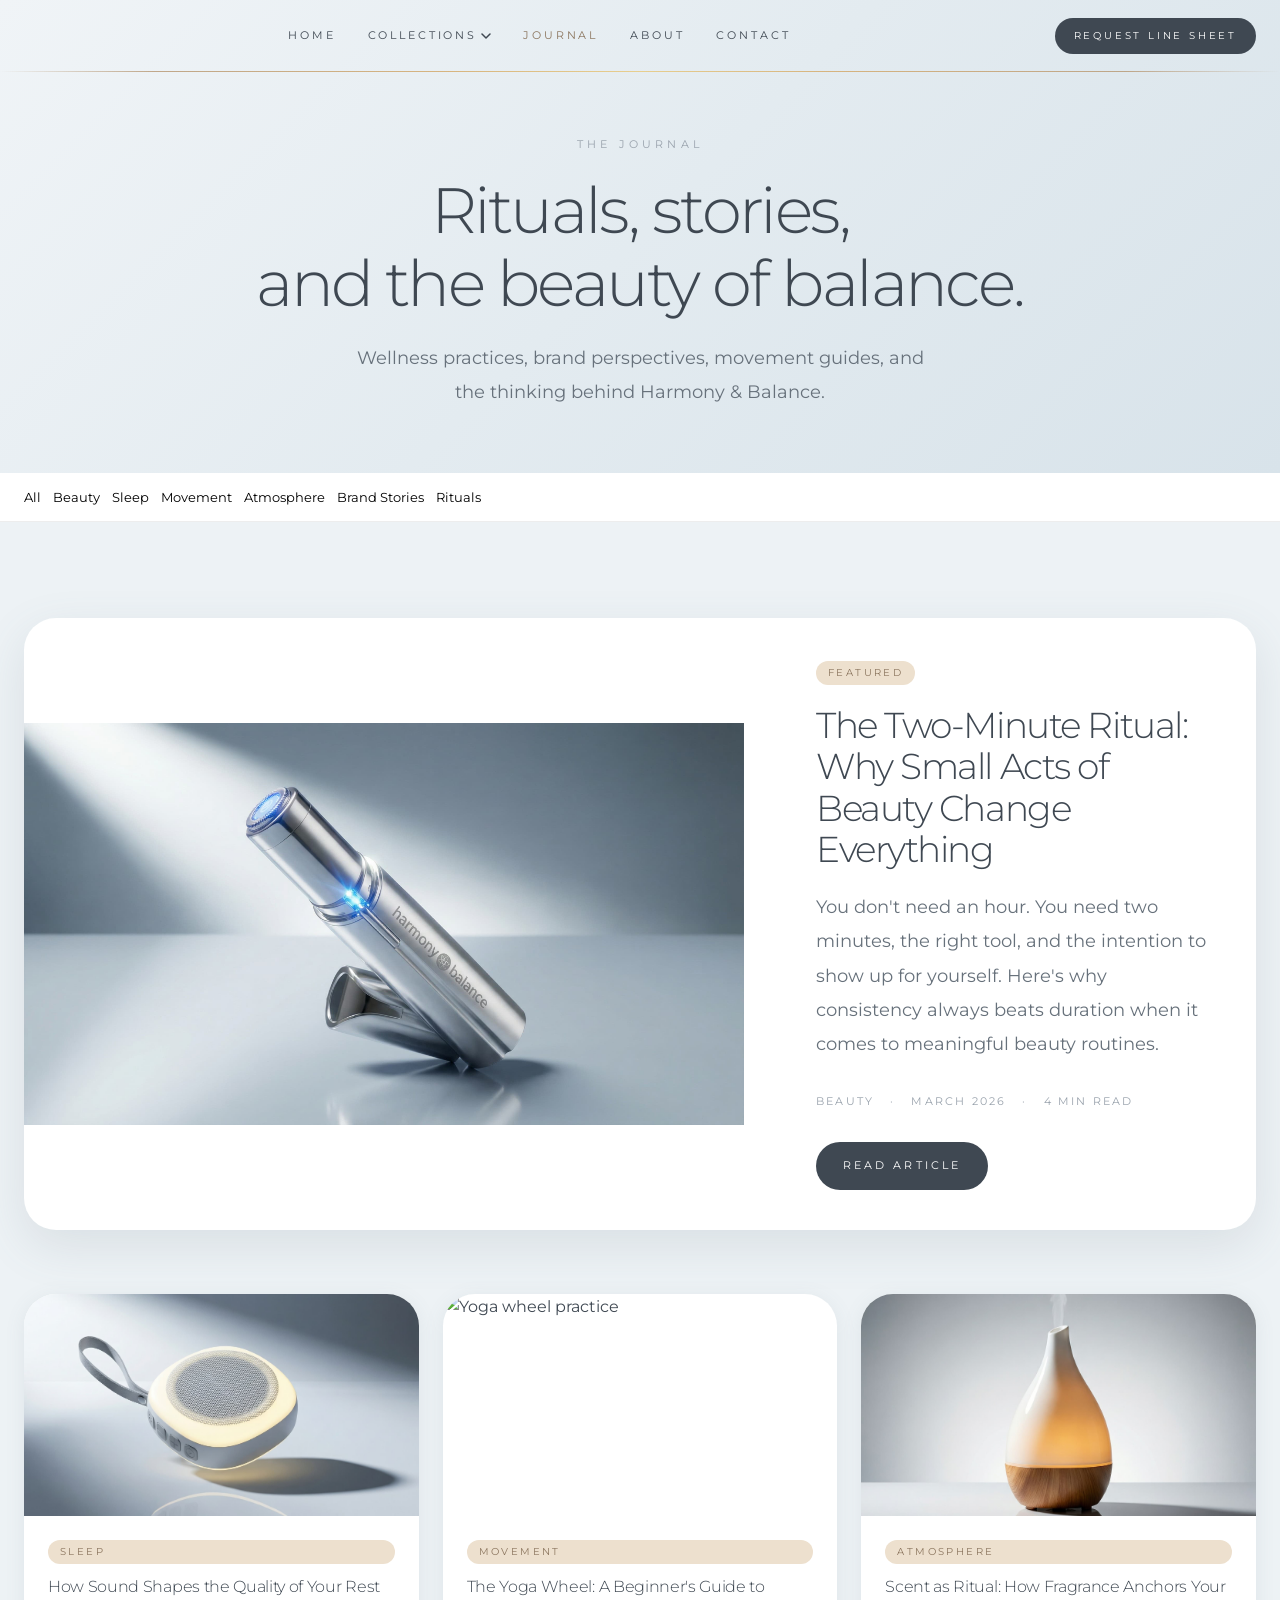
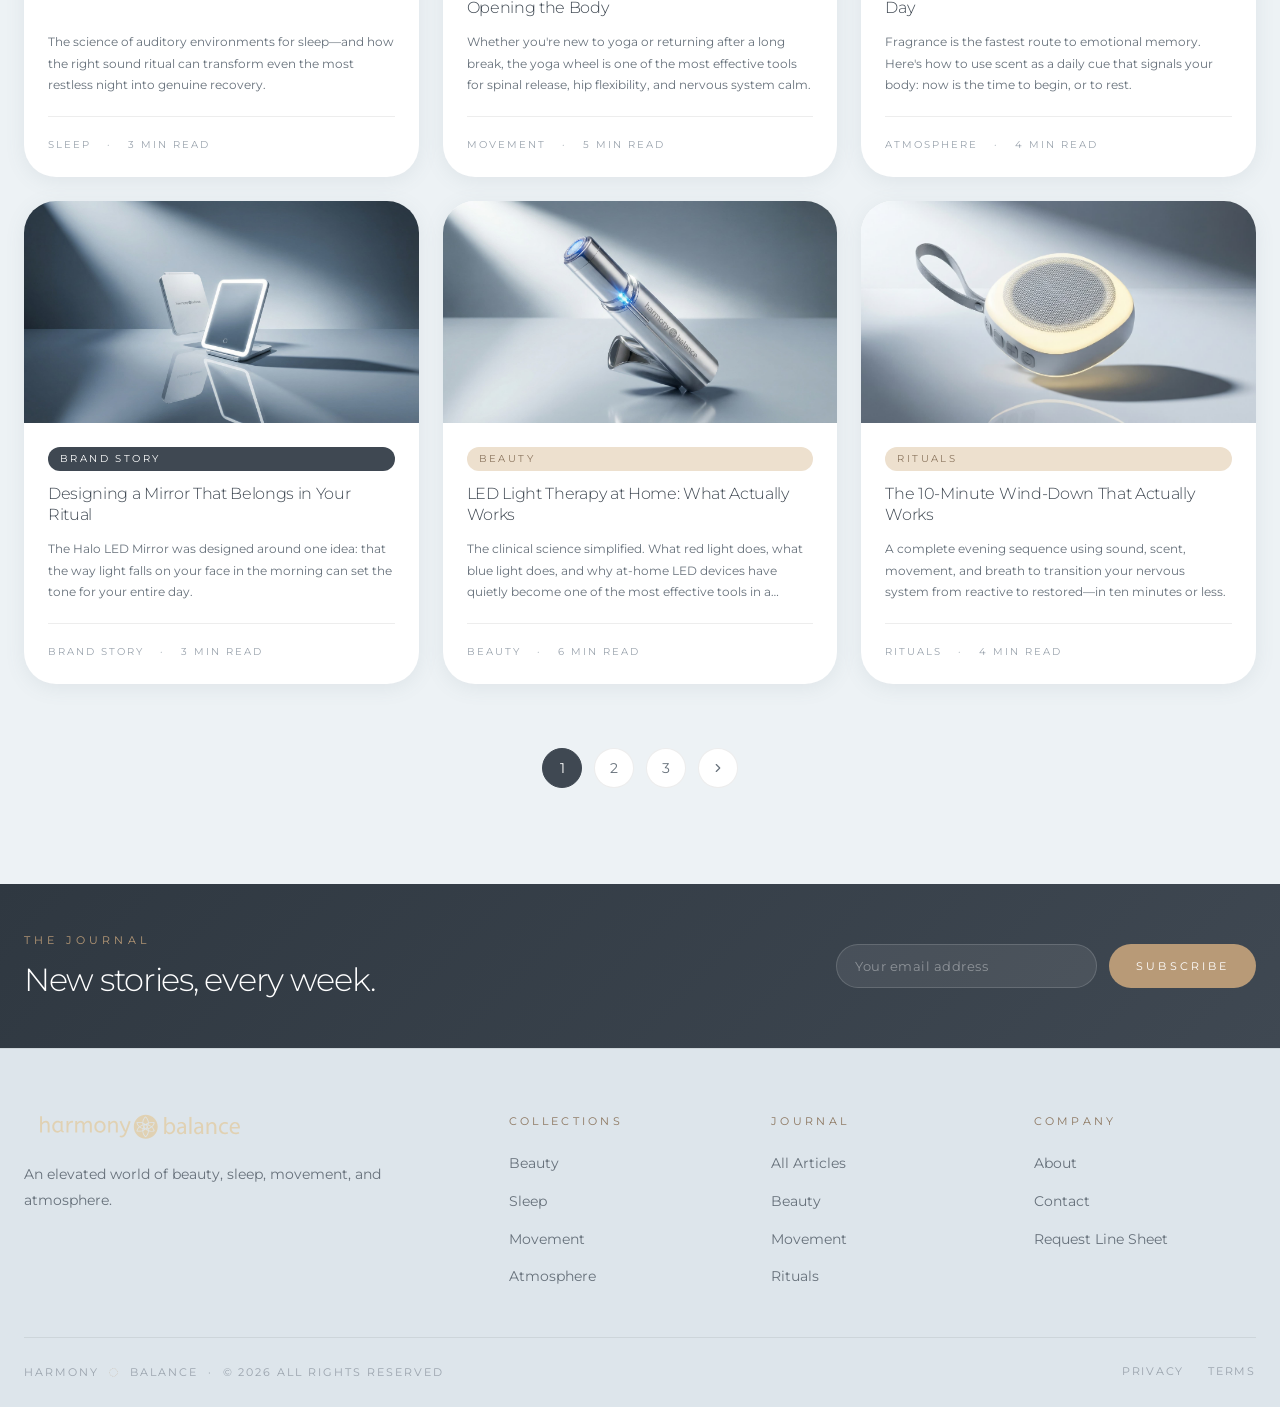
==== commit 16ee419c: "Add files via upload" ====
--- a/pages/blog/index.html
+++ b/pages/blog/index.html
@@ -112,7 +112,7 @@
     <!-- Featured post -->
     <article class="blog-featured reveal">
       <div class="blog-featured__image">
-        <img src="../../images/FACE-DEVICES.png" alt="The two-minute ritual" />
+        <img src="../../images/FACE-DEVICES.jpg" alt="The two-minute ritual" />
       </div>
       <div class="blog-featured__content">
         <span class="blog-featured__tag badge badge--gold">Featured</span>
@@ -136,7 +136,7 @@
 
       <article class="blog-card reveal reveal--delay-1">
         <div class="blog-card__image">
-          <img src="../../images/SOUND-MACHINE.png" alt="Sleep rituals" />
+          <img src="../../images/SOUND-MACHINE.jpg" alt="Sleep rituals" />
         </div>
         <div class="blog-card__body">
           <span class="blog-card__tag badge badge--gold">Sleep</span>
@@ -152,7 +152,7 @@
 
       <article class="blog-card reveal reveal--delay-2">
         <div class="blog-card__image">
-          <img src="../../images/yoga-wheel.jpeg" alt="Yoga wheel practice" />
+          <img src="../../images/yoga-wheel.jpg" alt="Yoga wheel practice" />
         </div>
         <div class="blog-card__body">
           <span class="blog-card__tag badge badge--gold">Movement</span>
@@ -168,7 +168,7 @@
 
       <article class="blog-card reveal reveal--delay-3">
         <div class="blog-card__image">
-          <img src="../../images/DIFFUSER.png" alt="Scent and mood" />
+          <img src="../../images/DIFFUSER.jpg" alt="Scent and mood" />
         </div>
         <div class="blog-card__body">
           <span class="blog-card__tag badge badge--gold">Atmosphere</span>
@@ -184,7 +184,7 @@
 
       <article class="blog-card reveal reveal--delay-1">
         <div class="blog-card__image">
-          <img src="../../images/MIRRORS.jpeg" alt="Mirror ritual" />
+          <img src="../../images/MIRRORS.jpg" alt="Mirror ritual" />
         </div>
         <div class="blog-card__body">
           <span class="blog-card__tag badge badge--dark">Brand Story</span>
@@ -200,7 +200,7 @@
 
       <article class="blog-card reveal reveal--delay-2">
         <div class="blog-card__image">
-          <img src="../../images/FACE-DEVICES.png" alt="LED therapy" />
+          <img src="../../images/FACE-DEVICES.jpg" alt="LED therapy" />
         </div>
         <div class="blog-card__body">
           <span class="blog-card__tag badge badge--gold">Beauty</span>
@@ -216,7 +216,7 @@
 
       <article class="blog-card reveal reveal--delay-3">
         <div class="blog-card__image">
-          <img src="../../images/SOUND-MACHINE.png" alt="Evening wind-down" />
+          <img src="../../images/SOUND-MACHINE.jpg" alt="Evening wind-down" />
         </div>
         <div class="blog-card__body">
           <span class="blog-card__tag badge badge--gold">Rituals</span>
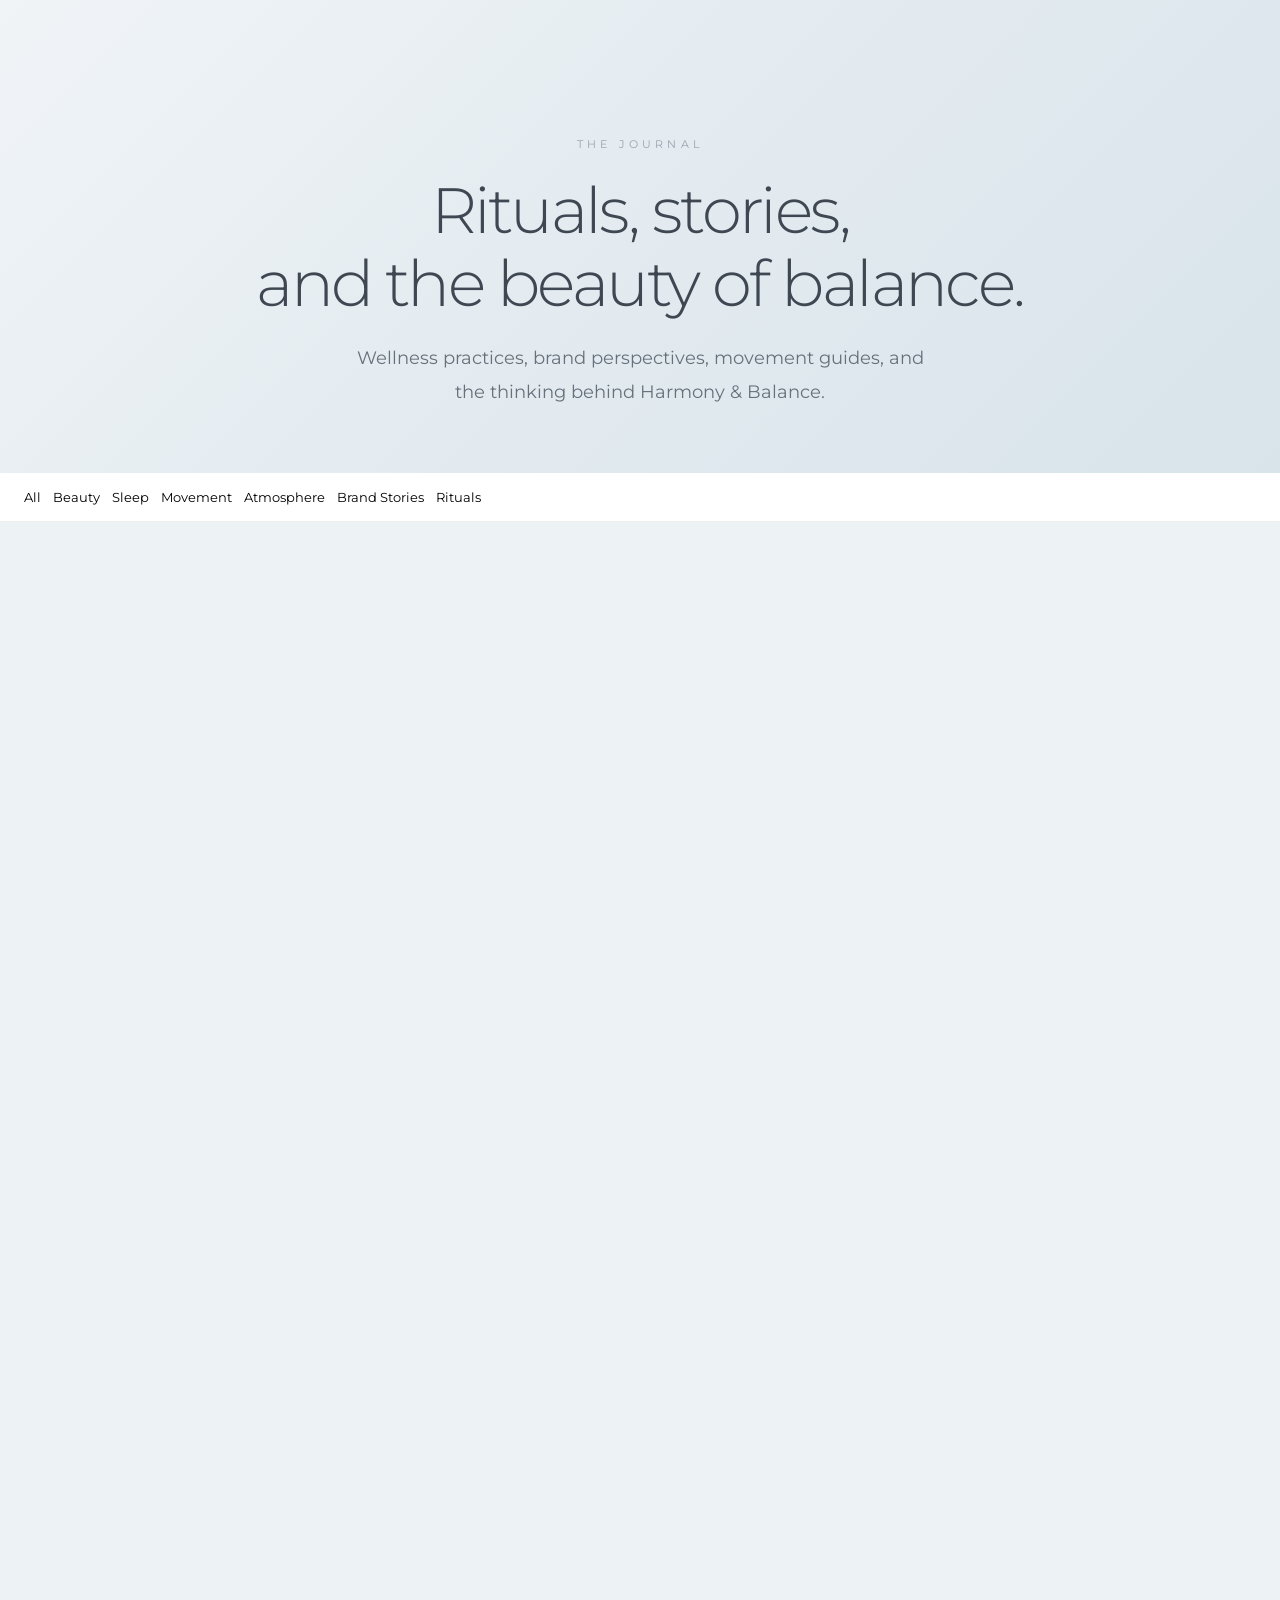
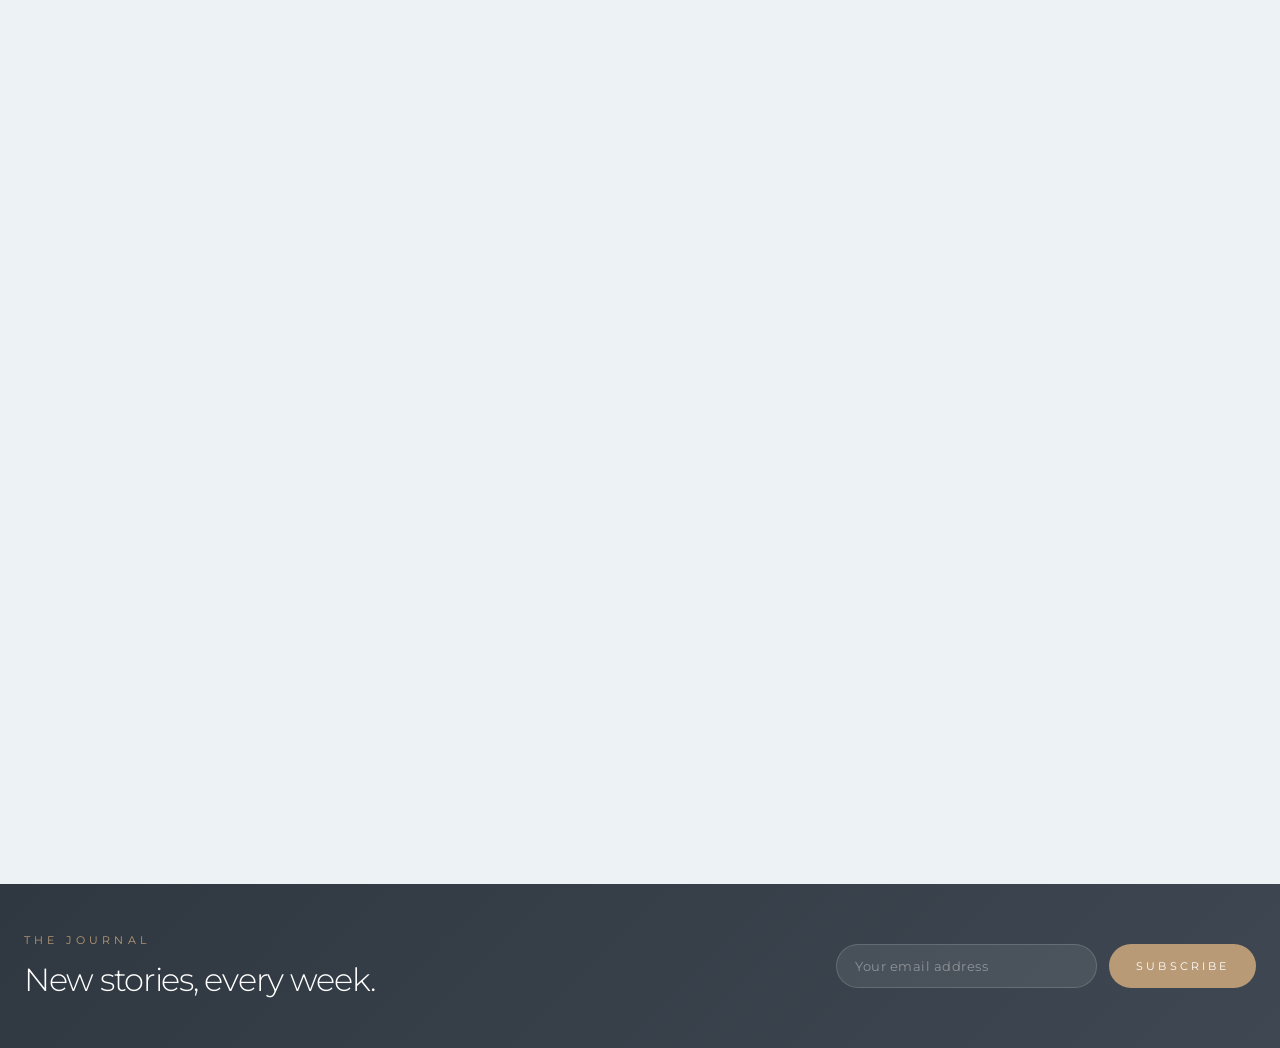
==== commit 14013984: "Add files via upload" ====
--- a/pages/blog/index.html
+++ b/pages/blog/index.html
@@ -19,66 +19,8 @@
 
 <div id="scroll-progress"></div>
 
-<!-- ════ HEADER ════ -->
-<header id="site-header" class="is-scrolled">
-  <div class="header__inner">
-    <a href="../../index.html" class="header__logo" aria-label="Harmony & Balance home">
-      <img src="../../images/h_n_b_logo.svg" alt="Harmony & Balance" />
-    </a>
-    <nav class="header__nav" aria-label="Main navigation">
-      <ul class="nav__list">
-        <li class="nav__item"><a href="../../index.html" class="nav__link">Home</a></li>
-        <li class="nav__item">
-          <a href="#" class="nav__link">
-            Collections
-            <svg class="nav__caret" viewBox="0 0 10 6" fill="none" stroke="currentColor" stroke-width="1.5" stroke-linecap="round" stroke-linejoin="round"><path d="M1 1l4 4 4-4"/></svg>
-          </a>
-          <div class="nav__dropdown">
-            <a href="../beauty.html"     class="nav__dropdown-link"><span class="nav__dropdown-icon">✨</span> Beauty</a>
-            <a href="../sleep.html"      class="nav__dropdown-link"><span class="nav__dropdown-icon">🌙</span> Sleep</a>
-            <a href="../movement.html"   class="nav__dropdown-link"><span class="nav__dropdown-icon">🧘</span> Movement</a>
-            <a href="../atmosphere.html" class="nav__dropdown-link"><span class="nav__dropdown-icon">🌿</span> Atmosphere</a>
-          </div>
-        </li>
-        <li class="nav__item"><a href="index.html" class="nav__link is-active">Journal</a></li>
-        <li class="nav__item"><a href="../../index.html#about" class="nav__link">About</a></li>
-        <li class="nav__item"><a href="../../index.html#contact" class="nav__link">Contact</a></li>
-      </ul>
-    </nav>
-    <div class="header__actions">
-      <a href="../../index.html#contact" class="btn btn--dark">Request Line Sheet</a>
-      <button class="header__hamburger" id="hamburger" aria-label="Toggle menu" aria-expanded="false">
-        <span class="hamburger__bar"></span>
-        <span class="hamburger__bar"></span>
-        <span class="hamburger__bar"></span>
-      </button>
-    </div>
-  </div>
-</header>
-
-<!-- Mobile menu -->
-<nav id="mobile-menu" aria-label="Mobile navigation">
-  <ul class="mobile-nav__list">
-    <li><a href="../../index.html" class="mobile-nav__link">Home</a></li>
-    <li>
-      <button class="mobile-nav__link mobile-nav__toggle" data-sub="mobile-sub-collections" aria-expanded="false">
-        Collections <svg width="14" height="14" viewBox="0 0 10 6" fill="none" stroke="currentColor" stroke-width="1.5" stroke-linecap="round" stroke-linejoin="round"><path d="M1 1l4 4 4-4"/></svg>
-      </button>
-      <div id="mobile-sub-collections" class="mobile-nav__sub">
-        <a href="../beauty.html"     class="mobile-nav__sub-link">✨ Beauty</a>
-        <a href="../sleep.html"      class="mobile-nav__sub-link">🌙 Sleep</a>
-        <a href="../movement.html"   class="mobile-nav__sub-link">🧘 Movement</a>
-        <a href="../atmosphere.html" class="mobile-nav__sub-link">🌿 Atmosphere</a>
-      </div>
-    </li>
-    <li><a href="index.html"              class="mobile-nav__link">Journal</a></li>
-    <li><a href="../../index.html#about"  class="mobile-nav__link">About</a></li>
-    <li><a href="../../index.html#contact" class="mobile-nav__link">Contact</a></li>
-  </ul>
-  <div class="mobile-nav__footer">
-    <a href="../../index.html#contact" class="btn btn--dark" style="width:100%;justify-content:center;">Request Line Sheet</a>
-  </div>
-</nav>
+<!-- Header injected by components.js -->
+<div id="header-placeholder"></div>
 
 
 <!-- ════ BLOG HERO ════ -->
@@ -260,50 +202,10 @@
   </div>
 </div>
 
-<footer id="site-footer">
-  <div class="footer__inner">
-    <div class="footer__grid">
-      <div class="footer__brand">
-        <img class="footer__logo" src="../../images/h_n_b_logo.svg" alt="Harmony & Balance" />
-        <p class="footer__tagline">An elevated world of beauty, sleep, movement, and atmosphere.</p>
-      </div>
-      <div>
-        <div class="footer__col-label">Collections</div>
-        <ul class="footer__nav-list">
-          <li><a href="../beauty.html"     class="footer__nav-link">Beauty</a></li>
-          <li><a href="../sleep.html"      class="footer__nav-link">Sleep</a></li>
-          <li><a href="../movement.html"   class="footer__nav-link">Movement</a></li>
-          <li><a href="../atmosphere.html" class="footer__nav-link">Atmosphere</a></li>
-        </ul>
-      </div>
-      <div>
-        <div class="footer__col-label">Journal</div>
-        <ul class="footer__nav-list">
-          <li><a href="index.html" class="footer__nav-link">All Articles</a></li>
-          <li><a href="index.html" class="footer__nav-link">Beauty</a></li>
-          <li><a href="index.html" class="footer__nav-link">Movement</a></li>
-          <li><a href="index.html" class="footer__nav-link">Rituals</a></li>
-        </ul>
-      </div>
-      <div>
-        <div class="footer__col-label">Company</div>
-        <ul class="footer__nav-list">
-          <li><a href="../../index.html#about"   class="footer__nav-link">About</a></li>
-          <li><a href="../../index.html#contact" class="footer__nav-link">Contact</a></li>
-          <li><a href="../../index.html#contact" class="footer__nav-link">Request Line Sheet</a></li>
-        </ul>
-      </div>
-    </div>
-    <div class="footer__bottom">
-      <p class="footer__copy">harmony &nbsp;<span>◌</span>&nbsp; balance &nbsp;·&nbsp; © 2026 all rights reserved</p>
-      <div class="footer__legal-links">
-        <a href="#" class="footer__legal-link">Privacy</a>
-        <a href="#" class="footer__legal-link">Terms</a>
-      </div>
-    </div>
-  </div>
-</footer>
-
+<!-- Footer injected by components.js -->
+<div id="footer-placeholder"></div>
+
+<script src="../../js/components.js"></script>
 <script src="../../js/nav.js"></script>
 
 </body>
